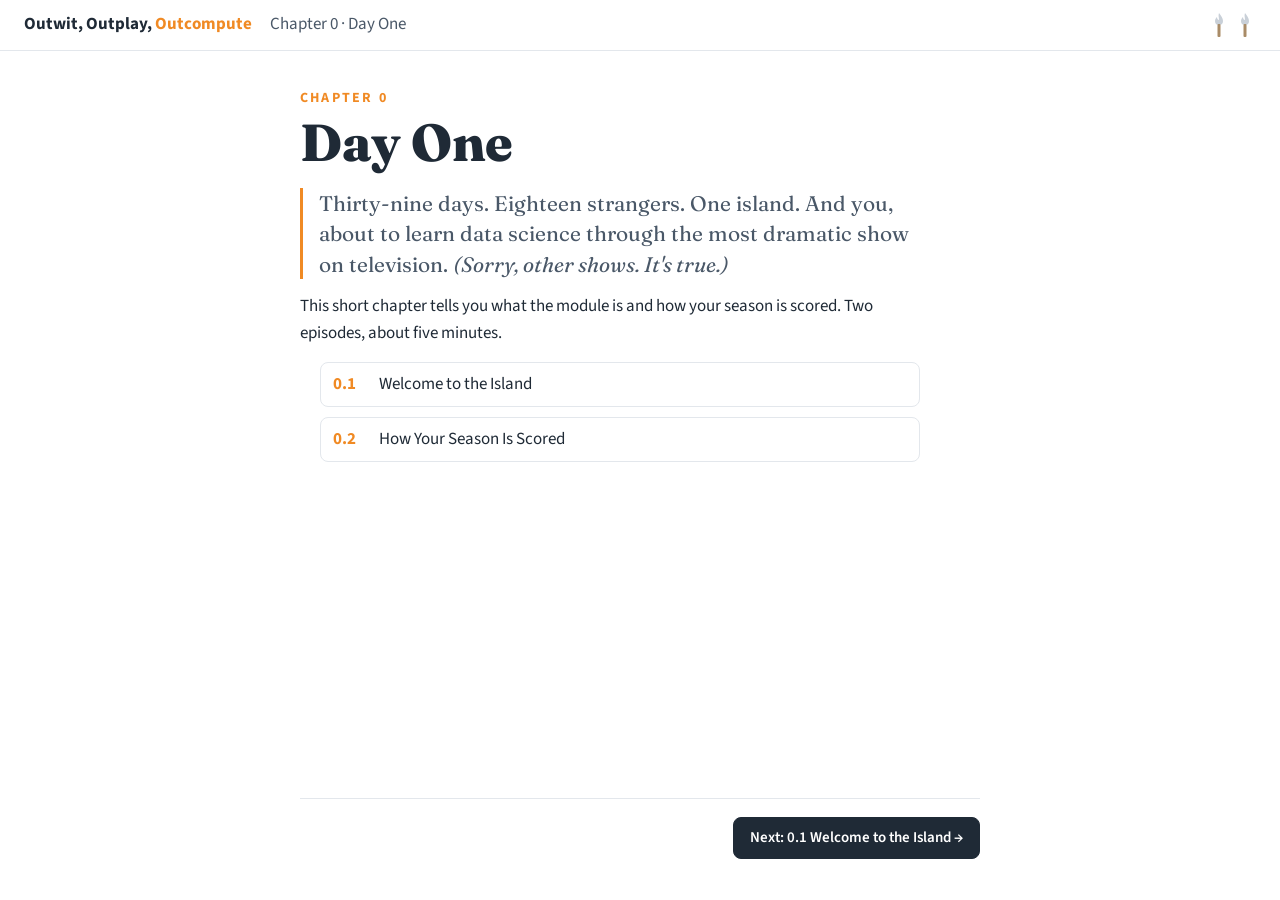
==== chapters/00-day-one.html @ 98f09f9c "Add Survivor-themed data science module: home, Chapters 0 and 1 Interactive, Seeing Theory-style les" ====
<!doctype html>
<html lang="en">
<head>
  <meta charset="utf-8">
  <meta name="viewport" content="width=device-width, initial-scale=1">
  <link rel="icon" href="data:image/svg+xml,<svg xmlns=%22http://www.w3.org/2000/svg%22 viewBox=%220 0 100 100%22><text y=%22.9em%22 font-size=%2290%22>🔥</text></svg>">
  <title>Day One · Outwit, Outplay, Outcompute</title>
  <link rel="preconnect" href="https://fonts.googleapis.com">
  <link rel="preconnect" href="https://fonts.gstatic.com" crossorigin>
  <link href="https://fonts.googleapis.com/css2?family=Fraunces:ital,opsz,wght@0,9..144,600;0,9..144,800;1,9..144,400&family=Source+Sans+3:wght@400;600;700&family=JetBrains+Mono:wght@400&display=swap" rel="stylesheet">
  <link rel="stylesheet" href="../assets/css/site.css">
</head>
<body data-chapter="ch00" data-chapter-title="Chapter 0: Day One" data-next="01-previously-on-data-science.html">
  <header class="topbar">
    <a class="home" href="../index.html">Outwit, Outplay, <span>Outcompute</span></a>
    <span class="chapter-name">Chapter 0 · Day One</span>
    <nav class="torches" aria-label="Episodes"></nav>
  </header>

  <main class="layout">
    <div class="text-col">

      <!-- ===================== COVER ===================== -->
      <section class="episode" data-ep="start" data-title="Day One" data-kind="cover">
        <div class="cover-kicker">Chapter 0</div>
        <h1 class="cover-title">Day One</h1>
        <p class="previously">Thirty-nine days. Eighteen strangers. One island. And you, about to learn data science through the most dramatic show on television. <span class="aside">(Sorry, other shows. It's true.)</span></p>
        <p>This short chapter tells you what the module is and how your season is scored. Two episodes, about five minutes.</p>
        <ul class="ep-list"></ul>
      </section>

      <!-- ===================== 0.1 ===================== -->
      <section class="episode" data-ep="0.1" data-title="Welcome to the Island">
        <h2>Welcome to the Island</h2>
        <p>This module is about one thing: getting <b>useful, non-obvious knowledge out of data</b>. That's what data science is.</p>
        <p>To do it, you need two kinds of tools. There's the <b>software</b> that real data scientists use every day, and the <b>math, statistics and machine learning</b> that run underneath it.</p>
        <p>One more thing up front. This isn't a pure machine learning class. We care about <b>big data</b>: data so large and messy that just <i>storing</i> it and <i>asking it questions</i> is half the battle.</p>
        <p>Here's your island. Each camp is a chapter, and you'll visit them in order. <span class="aside">(No skipping ahead. I'm a narrator, not a miracle worker.)</span> Hover a camp to see what's there. Past the last camp, it's foggy. That's next season.</p>

        <div class="wjh"><b>What just happened</b>Data science = useful, non-obvious knowledge from data. This module covers the tools, the math, and big data.</div>

        <div class="check" data-answer="b"
             data-right="Exactly. Big data, plus the tools and math to handle it."
             data-wrong="Close, but no torch. Machine learning is part of it, not the whole thing.">
          <div class="q-label">Tribal Check</div>
          <p class="q">This module's focus is closest to…</p>
          <div class="opts">
            <button class="opt" data-k="a">Pure machine learning</button>
            <button class="opt" data-k="b">Big data, plus the tools and math to work with it</button>
            <button class="opt" data-k="c">Spreadsheet skills</button>
          </div>
          <p class="fb"></p>
        </div>

        <div class="stage" id="stage-0-1">
          <p class="panel-title">The island · 10 camps</p>
          <div id="island"></div>
          <div id="camp-info" class="wjh" style="border-left-color: var(--torch)"><b>Camp info</b>Hover or tap a camp.</div>
        </div>
      </section>

      <!-- ===================== 0.2 ===================== -->
      <section class="episode" data-ep="0.2" data-title="How Your Season Is Scored">
        <h2>How Your Season Is Scored</h2>
        <p>Every season has rules. Here are yours.</p>
        <ul>
          <li><b>Quizzes: 60%.</b> Seven of them, every two weeks, and they're <i>cumulative</i>. Old material can come back to haunt you. <span class="aside">(Like a returning player. You thought you were done with them. You were wrong.)</span></li>
          <li><b>Assignments: 25%</b></li>
          <li><b>Homeworks: 10%</b></li>
          <li><b>Labs: 5%</b></li>
        </ul>
        <p>Now the good news: your <b>lowest quiz is dropped</b>. It's your hidden immunity idol.</p>
        <p>But, <i>and there's always a but</i>, it <b>can't be played on the last quiz</b>. Just like a real idol, it doesn't work at the final tribal council.</p>
        <p><span class="tag">#IdolCannotBePlayedOnQuiz7</span></p>
        <p>Drag the sliders and watch where the idol goes.</p>

        <div class="wjh"><b>What just happened</b>Quizzes dominate at 60%. The lowest quiz is dropped, but never the last one.</div>

        <div class="check" data-answer="b"
             data-right="The idol never works on the final tribal. Quiz 7 always counts, so the idol goes to Quiz 2."
             data-wrong="Ouch. The idol never works on the final tribal. Quiz 7 always counts.">
          <div class="q-label">Tribal Check</div>
          <p class="q">You scored 55 on Quiz 7 and 70 on Quiz 2, and every other quiz is higher. Which one gets dropped?</p>
          <div class="opts">
            <button class="opt" data-k="a">Quiz 7</button>
            <button class="opt" data-k="b">Quiz 2</button>
          </div>
          <p class="fb"></p>
        </div>

        <div class="stage" id="stage-0-2">
          <p class="panel-title">Grade calculator</p>
          <div id="grade"></div>
        </div>
      </section>

      <!-- ===================== NEXT TIME ===================== -->
      <section class="episode" data-ep="next" data-title="Next time on…" data-kind="council">
        <div class="cover-kicker">Next time on…</div>
        <h1 class="cover-title">Previously on Data Science</h1>
        <p class="previously">A coin flip that isn't a coin flip, a map that solved a mystery, and a robot that got voted off the island. Twice.</p>
        <p><a class="btn torch" href="01-previously-on-data-science.html">Start Chapter 1 →</a></p>
        <h3>Your torches</h3>
        <ul class="ep-list"></ul>
      </section>
    </div>

    <aside class="stage-col" aria-label="Interactive"></aside>
    <div class="nav-col"></div>
  </main>

  <script src="../assets/js/module.js"></script>
  <script src="../assets/js/core.js"></script>
  <script src="../assets/js/ch00.js"></script>
</body>
</html>
---- assets/css/site.css ----
/* Outwit, Outplay, Outcompute — shared styles
   Seeing Theory layout: text on the left, interactive on the right.
   Blue = theory, green = what actually happened. */

:root {
  --ink: #1f2a36;
  --ink-soft: #4a5868;
  --muted: #7d8996;
  --line: #e3e7ec;
  --bg: #ffffff;
  --panel: #f7f9fb;
  --sand: #fbf6ec;
  --sand-line: #efe3cb;
  --theory: #5aa9e6;
  --theory-soft: #d6eaf9;
  --observed: #3dbb85;
  --observed-soft: #d4f2e4;
  --torch: #f08a24;
  --torch-soft: #fde6cf;
  --danger: #e0564e;
  --danger-soft: #fbe0de;
  --grey: #c9d0d8;
  --radius: 10px;
  --font-body: "Source Sans 3", system-ui, -apple-system, "Segoe UI", sans-serif;
  --font-voice: "Fraunces", Georgia, serif;
  --font-mono: "JetBrains Mono", ui-monospace, Menlo, monospace;
}

* { box-sizing: border-box; }
html, body { margin: 0; }
body {
  background: var(--bg);
  color: var(--ink);
  font-family: var(--font-body);
  font-size: 17px;
  line-height: 1.6;
  -webkit-font-smoothing: antialiased;
}
a { color: #2f7fc1; }
button { font: inherit; }
code, .mono { font-family: var(--font-mono); font-size: 0.88em; }

/* ---------- top bar ---------- */
.topbar {
  position: sticky; top: 0; z-index: 20;
  display: flex; align-items: center; gap: 18px;
  padding: 10px 24px;
  background: rgba(255,255,255,0.96);
  border-bottom: 1px solid var(--line);
  backdrop-filter: blur(6px);
}
.topbar .home { font-weight: 700; text-decoration: none; color: var(--ink); white-space: nowrap; }
.topbar .home span { color: var(--torch); }
.topbar .chapter-name { color: var(--ink-soft); white-space: nowrap; overflow: hidden; text-overflow: ellipsis; }
.torches { display: flex; gap: 4px; margin-left: auto; flex-wrap: wrap; justify-content: flex-end; }
.torch-btn {
  width: 22px; height: 30px; padding: 0; border: 0; background: none; cursor: pointer;
  display: grid; place-items: center; border-radius: 6px;
}
.torch-btn:hover, .torch-btn:focus-visible { background: var(--panel); outline: none; }
.torch-btn.current { background: var(--torch-soft); }
.torch-btn svg { width: 14px; height: 24px; }
.torch-btn .flame { fill: var(--grey); transition: fill .3s; }
.torch-btn.lit .flame { fill: var(--torch); }
.torch-btn .stick { fill: #a98b67; }

/* ---------- two-column episode layout ---------- */
.layout {
  display: grid;
  grid-template-columns: minmax(320px, 40%) 1fr;
  grid-template-rows: 1fr auto;
  grid-template-areas: "text stage" "nav stage";
  min-height: calc(100vh - 52px);
}
.text-col {
  grid-area: text;
  padding: 36px 40px 0;
  border-right: 1px solid var(--line);
  background: var(--bg);
}
.nav-col { grid-area: nav; padding: 0 40px 40px; border-right: 1px solid var(--line); }
.stage-col {
  grid-area: stage;
  align-self: start;
  position: sticky; top: 52px;
  height: calc(100vh - 52px);
  overflow-y: auto;
  padding: 32px 36px;
  background: var(--bg);
}
/* cover and council screens have no interactive: one centered column */
.layout.no-stage { grid-template-columns: minmax(0, 760px); grid-template-areas: "text" "nav"; justify-content: center; }
.layout.no-stage .stage-col { display: none; }
.layout.no-stage .text-col, .layout.no-stage .nav-col { border-right: 0; }

.episode { display: none; max-width: 620px; }
.episode.active { display: block; animation: fadeUp .35s ease; }
.stage { display: none; }
.stage.active { display: block; animation: fadeUp .35s ease; }
@keyframes fadeUp { from { opacity: 0; transform: translateY(6px); } to { opacity: 1; transform: none; } }

.ep-label {
  font-size: 13px; letter-spacing: .12em; text-transform: uppercase;
  color: var(--torch); font-weight: 700; margin: 0 0 4px;
}
.episode h2 {
  font-family: var(--font-voice); font-weight: 700; font-size: 34px; line-height: 1.15;
  margin: 0 0 18px;
}
.episode h3 { font-size: 18px; margin: 26px 0 8px; }
.episode p { margin: 0 0 14px; }
.episode ul { padding-left: 20px; margin: 0 0 14px; }
.episode li { margin-bottom: 4px; }

/* narrator voice */
.aside { font-family: var(--font-voice); font-style: italic; color: var(--ink-soft); }
.big-line { font-family: var(--font-voice); font-size: 22px; line-height: 1.35; }
.tag {
  display: inline-block; margin: 2px 0; padding: 1px 10px;
  border-radius: 999px; background: var(--ink); color: #fff;
  font-size: 13px; font-weight: 600; letter-spacing: .02em;
  transform: rotate(-1.5deg);
}
.theory { color: #2f86c9; font-weight: 600; }
.observed { color: #23935f; font-weight: 600; }

.later { display: none; }
.later.shown { display: block; animation: fadeUp .4s ease; }

/* "What just happened" */
.wjh {
  margin: 22px 0; padding: 14px 18px;
  background: var(--panel); border-left: 4px solid var(--theory);
  border-radius: 0 var(--radius) var(--radius) 0;
}
.wjh b { display: block; font-size: 12px; letter-spacing: .12em; text-transform: uppercase; color: var(--muted); margin-bottom: 2px; }

/* Tribal Check */
.check {
  margin: 22px 0; padding: 16px 18px;
  background: var(--sand); border: 1px solid var(--sand-line); border-radius: var(--radius);
}
.check .q-label { font-size: 12px; letter-spacing: .12em; text-transform: uppercase; color: #b06a1d; font-weight: 700; }
.check .q { font-weight: 600; margin: 4px 0 10px; }
.check .opts { display: grid; gap: 8px; }
.check .opt {
  text-align: left; padding: 9px 12px; border-radius: 8px; cursor: pointer;
  border: 1px solid var(--sand-line); background: #fff; color: var(--ink);
}
.check .opt:hover { border-color: var(--torch); }
.check .opt.right { background: var(--observed-soft); border-color: var(--observed); }
.check .opt.wrong { background: var(--danger-soft); border-color: var(--danger); }
.check .fb { margin: 10px 0 0; min-height: 1em; }

/* nav */
.ep-nav { display: flex; justify-content: space-between; gap: 12px; margin-top: 32px; padding-top: 18px; border-top: 1px solid var(--line); }

/* ---------- buttons & controls ---------- */
.btn {
  display: inline-flex; align-items: center; gap: 6px;
  padding: 8px 16px; border-radius: 8px; cursor: pointer;
  border: 1px solid var(--line); background: #fff; color: var(--ink);
  font-weight: 600; font-size: 15px;
  transition: background .15s, border-color .15s, transform .05s;
}
.btn:hover { border-color: var(--theory); background: #f4f9fe; }
.btn:active { transform: translateY(1px); }
.btn:disabled { opacity: .45; cursor: default; }
.btn.primary { background: var(--ink); color: #fff; border-color: var(--ink); }
.btn.primary:hover { background: #33475b; }
.btn.torch { background: var(--torch); border-color: var(--torch); color: #fff; }
.btn.torch:hover { background: #d97614; }
.btn-row { display: flex; flex-wrap: wrap; gap: 8px; margin: 12px 0; }

.panel-title { font-size: 13px; letter-spacing: .12em; text-transform: uppercase; color: var(--muted); font-weight: 700; margin: 0 0 8px; }
.stage .note { color: var(--muted); font-size: 14px; }
.stage .big-num { font-family: var(--font-voice); font-size: 44px; font-weight: 700; line-height: 1; }
.legend { display: flex; gap: 16px; flex-wrap: wrap; font-size: 14px; color: var(--ink-soft); margin: 6px 0; }
.legend i { display: inline-block; width: 12px; height: 12px; border-radius: 3px; margin-right: 6px; vertical-align: -1px; }

input[type=range] { width: 100%; accent-color: var(--theory); }
label.slider { display: block; font-size: 14px; color: var(--ink-soft); margin: 10px 0 2px; }
select { font: inherit; padding: 5px 8px; border-radius: 6px; border: 1px solid var(--line); }

svg text { font-family: var(--font-body); }
.axis text { fill: var(--muted); font-size: 12px; }
.axis path, .axis line { stroke: var(--grey); }

table.data { border-collapse: collapse; font-size: 14px; width: 100%; }
table.data th, table.data td { padding: 5px 8px; border-bottom: 1px solid var(--line); text-align: left; }
table.data th { color: var(--muted); font-weight: 600; font-size: 12px; text-transform: uppercase; letter-spacing: .06em; }
table.data tr.dup td { color: var(--muted); text-decoration: line-through; background: #fafafa; }
table.data tr.safe td:last-child { color: #23935f; font-weight: 700; }

.tooltip {
  position: fixed; pointer-events: none; z-index: 50;
  background: var(--ink); color: #fff; padding: 7px 10px; border-radius: 8px;
  font-size: 13px; line-height: 1.4; max-width: 260px;
  opacity: 0; transition: opacity .12s;
}

/* ---------- cover & council screens ---------- */
.cover-kicker { font-size: 14px; letter-spacing: .16em; text-transform: uppercase; color: var(--torch); font-weight: 700; }
.cover-title { font-family: var(--font-voice); font-size: 52px; line-height: 1.05; margin: 6px 0 18px; font-weight: 800; }
.previously { font-family: var(--font-voice); font-size: 21px; line-height: 1.45; color: var(--ink-soft); border-left: 3px solid var(--torch); padding-left: 16px; }
.ep-list { list-style: none; padding: 0; margin: 20px 0; display: grid; gap: 6px; }
.ep-list button {
  width: 100%; text-align: left; display: flex; gap: 12px; align-items: baseline;
  border: 1px solid var(--line); background: #fff; padding: 8px 12px; border-radius: 8px; cursor: pointer; color: var(--ink);
}
.ep-list button:hover { border-color: var(--torch); }
.ep-list .num { color: var(--torch); font-weight: 700; min-width: 34px; }
.ep-list .done { margin-left: auto; color: var(--observed); font-weight: 700; }

/* ---------- responsive ---------- */
@media (max-width: 900px) {
  .layout { grid-template-columns: 1fr; grid-template-rows: auto; grid-template-areas: "text" "stage" "nav"; }
  .text-col { border-right: 0; padding: 24px 16px 8px; }
  .nav-col { border-right: 0; padding: 0 16px 32px; }
  .stage-col { display: none; }
  .episode .stage { margin: 18px 0 8px; padding: 14px 0; border-top: 1px solid var(--line); border-bottom: 1px solid var(--line); }
  .topbar { padding: 8px 16px; gap: 10px; flex-wrap: wrap; }
  .topbar .chapter-name { display: none; }
  .torches { margin-left: 0; justify-content: flex-start; }
  .episode h2 { font-size: 28px; }
  .cover-title { font-size: 38px; }
}
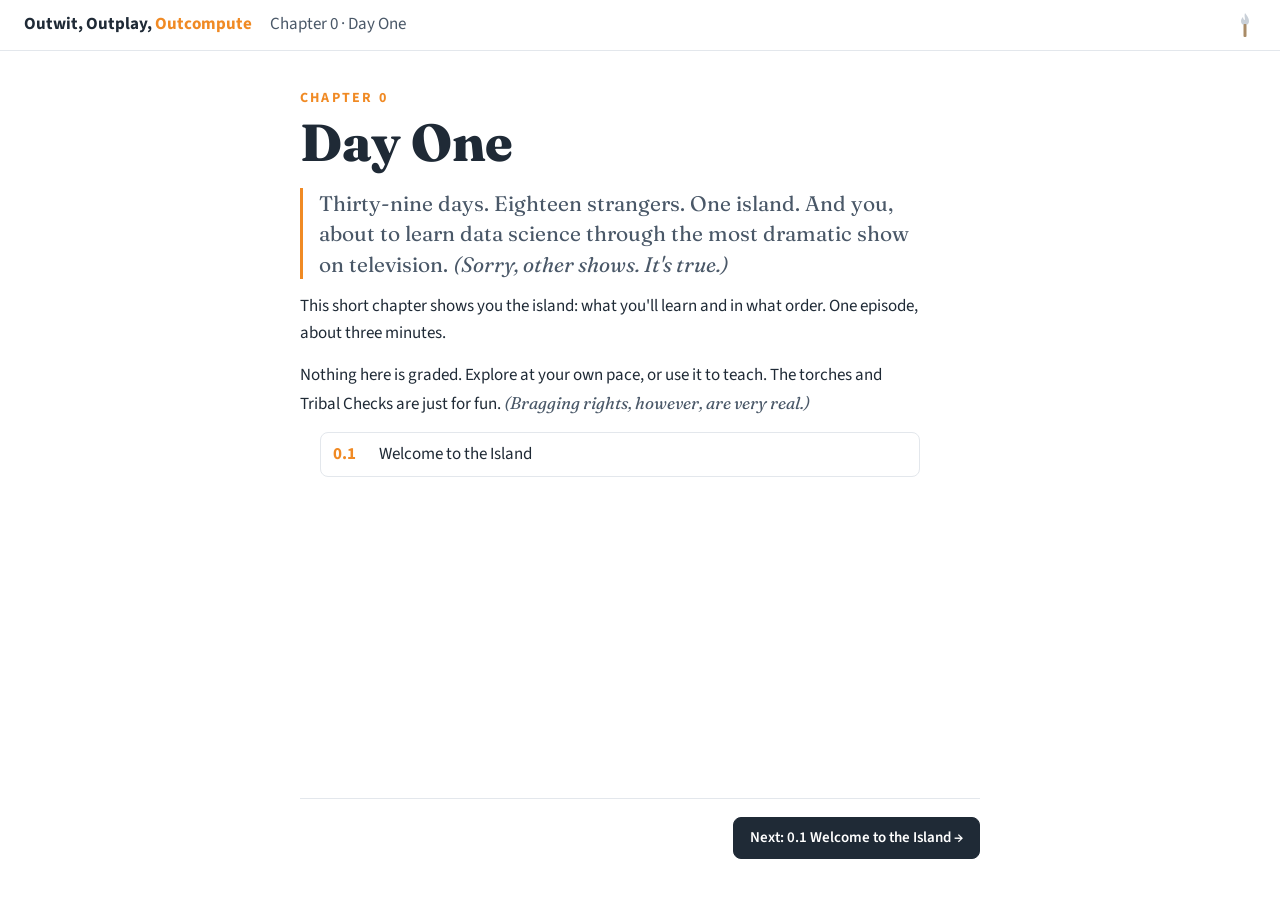
==== commit 75bde170: "Remove grading episode; frame the module as an ungraded resource Chapter 0 drops the grade calculato" ====
--- a/chapters/00-day-one.html
+++ b/chapters/00-day-one.html
@@ -25,7 +25,8 @@
         <div class="cover-kicker">Chapter 0</div>
         <h1 class="cover-title">Day One</h1>
         <p class="previously">Thirty-nine days. Eighteen strangers. One island. And you, about to learn data science through the most dramatic show on television. <span class="aside">(Sorry, other shows. It's true.)</span></p>
-        <p>This short chapter tells you what the module is and how your season is scored. Two episodes, about five minutes.</p>
+        <p>This short chapter shows you the island: what you'll learn and in what order. One episode, about three minutes.</p>
+        <p>Nothing here is graded. Explore at your own pace, or use it to teach. The torches and Tribal Checks are just for fun. <span class="aside">(Bragging rights, however, are very real.)</span></p>
         <ul class="ep-list"></ul>
       </section>
 
@@ -34,7 +35,7 @@
         <h2>Welcome to the Island</h2>
         <p>This module is about one thing: getting <b>useful, non-obvious knowledge out of data</b>. That's what data science is.</p>
         <p>To do it, you need two kinds of tools. There's the <b>software</b> that real data scientists use every day, and the <b>math, statistics and machine learning</b> that run underneath it.</p>
-        <p>One more thing up front. This isn't a pure machine learning class. We care about <b>big data</b>: data so large and messy that just <i>storing</i> it and <i>asking it questions</i> is half the battle.</p>
+        <p>One more thing up front. This isn't only about machine learning. We care about <b>big data</b>: data so large and messy that just <i>storing</i> it and <i>asking it questions</i> is half the battle.</p>
         <p>Here's your island. Each camp is a chapter, and you'll visit them in order. <span class="aside">(No skipping ahead. I'm a narrator, not a miracle worker.)</span> Hover a camp to see what's there. Past the last camp, it's foggy. That's next season.</p>
 
         <div class="wjh"><b>What just happened</b>Data science = useful, non-obvious knowledge from data. This module covers the tools, the math, and big data.</div>
@@ -59,40 +60,6 @@
         </div>
       </section>
 
-      <!-- ===================== 0.2 ===================== -->
-      <section class="episode" data-ep="0.2" data-title="How Your Season Is Scored">
-        <h2>How Your Season Is Scored</h2>
-        <p>Every season has rules. Here are yours.</p>
-        <ul>
-          <li><b>Quizzes: 60%.</b> Seven of them, every two weeks, and they're <i>cumulative</i>. Old material can come back to haunt you. <span class="aside">(Like a returning player. You thought you were done with them. You were wrong.)</span></li>
-          <li><b>Assignments: 25%</b></li>
-          <li><b>Homeworks: 10%</b></li>
-          <li><b>Labs: 5%</b></li>
-        </ul>
-        <p>Now the good news: your <b>lowest quiz is dropped</b>. It's your hidden immunity idol.</p>
-        <p>But, <i>and there's always a but</i>, it <b>can't be played on the last quiz</b>. Just like a real idol, it doesn't work at the final tribal council.</p>
-        <p><span class="tag">#IdolCannotBePlayedOnQuiz7</span></p>
-        <p>Drag the sliders and watch where the idol goes.</p>
-
-        <div class="wjh"><b>What just happened</b>Quizzes dominate at 60%. The lowest quiz is dropped, but never the last one.</div>
-
-        <div class="check" data-answer="b"
-             data-right="The idol never works on the final tribal. Quiz 7 always counts, so the idol goes to Quiz 2."
-             data-wrong="Ouch. The idol never works on the final tribal. Quiz 7 always counts.">
-          <div class="q-label">Tribal Check</div>
-          <p class="q">You scored 55 on Quiz 7 and 70 on Quiz 2, and every other quiz is higher. Which one gets dropped?</p>
-          <div class="opts">
-            <button class="opt" data-k="a">Quiz 7</button>
-            <button class="opt" data-k="b">Quiz 2</button>
-          </div>
-          <p class="fb"></p>
-        </div>
-
-        <div class="stage" id="stage-0-2">
-          <p class="panel-title">Grade calculator</p>
-          <div id="grade"></div>
-        </div>
-      </section>
 
       <!-- ===================== NEXT TIME ===================== -->
       <section class="episode" data-ep="next" data-title="Next time on…" data-kind="council">
